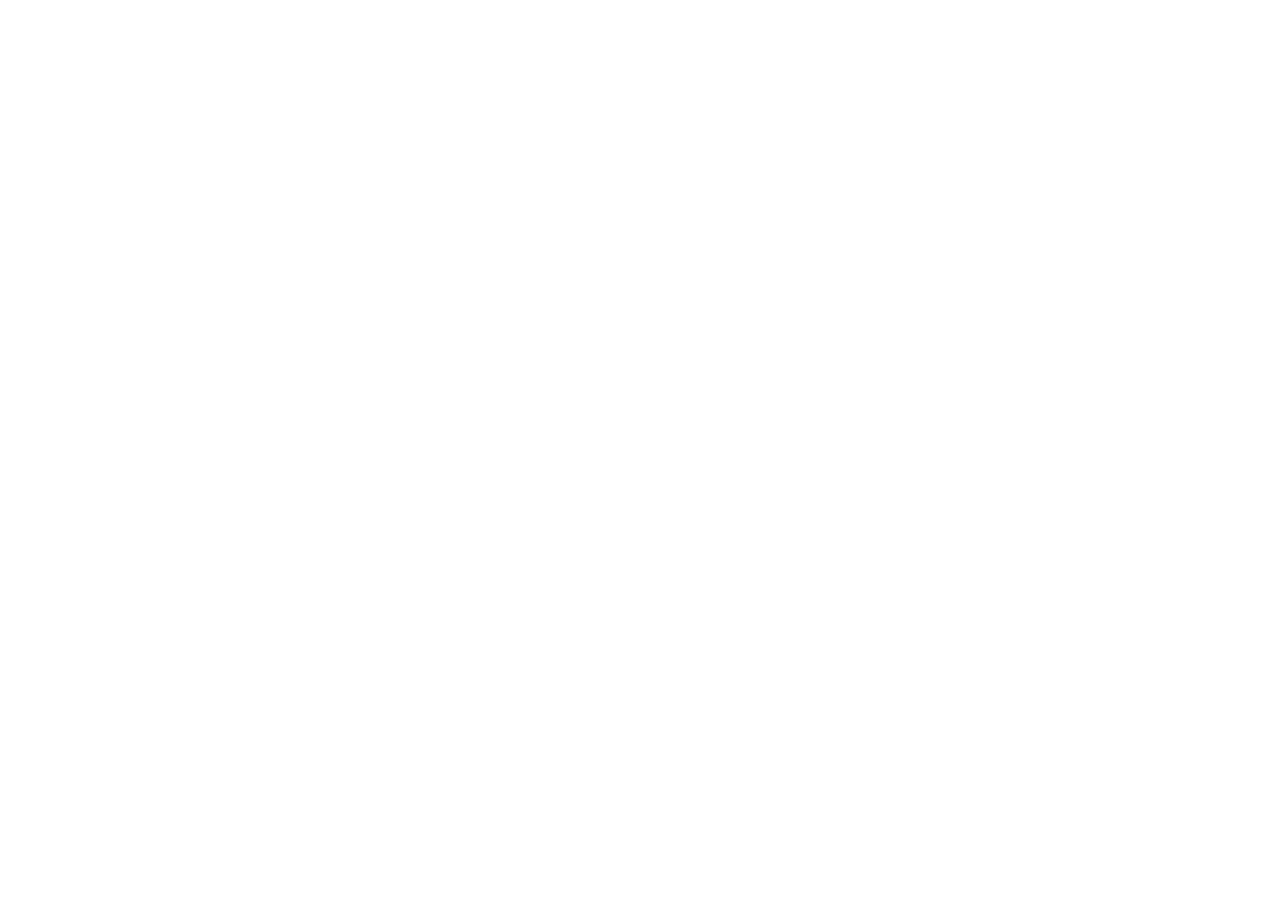
==== index.html @ 3c6f3853 "First commit" ====
<!DOCTYPE html>
<html lang="en">
    <head>
        <meta charset="UTF-8" />
        <meta http-equiv="X-UA-Compatible" content="IE=edge" />
        <meta name="viewport" content="width=device-width, initial-scale=1.0" />
        <title>Moviography</title>
    </head>
    <body></body>
</html>
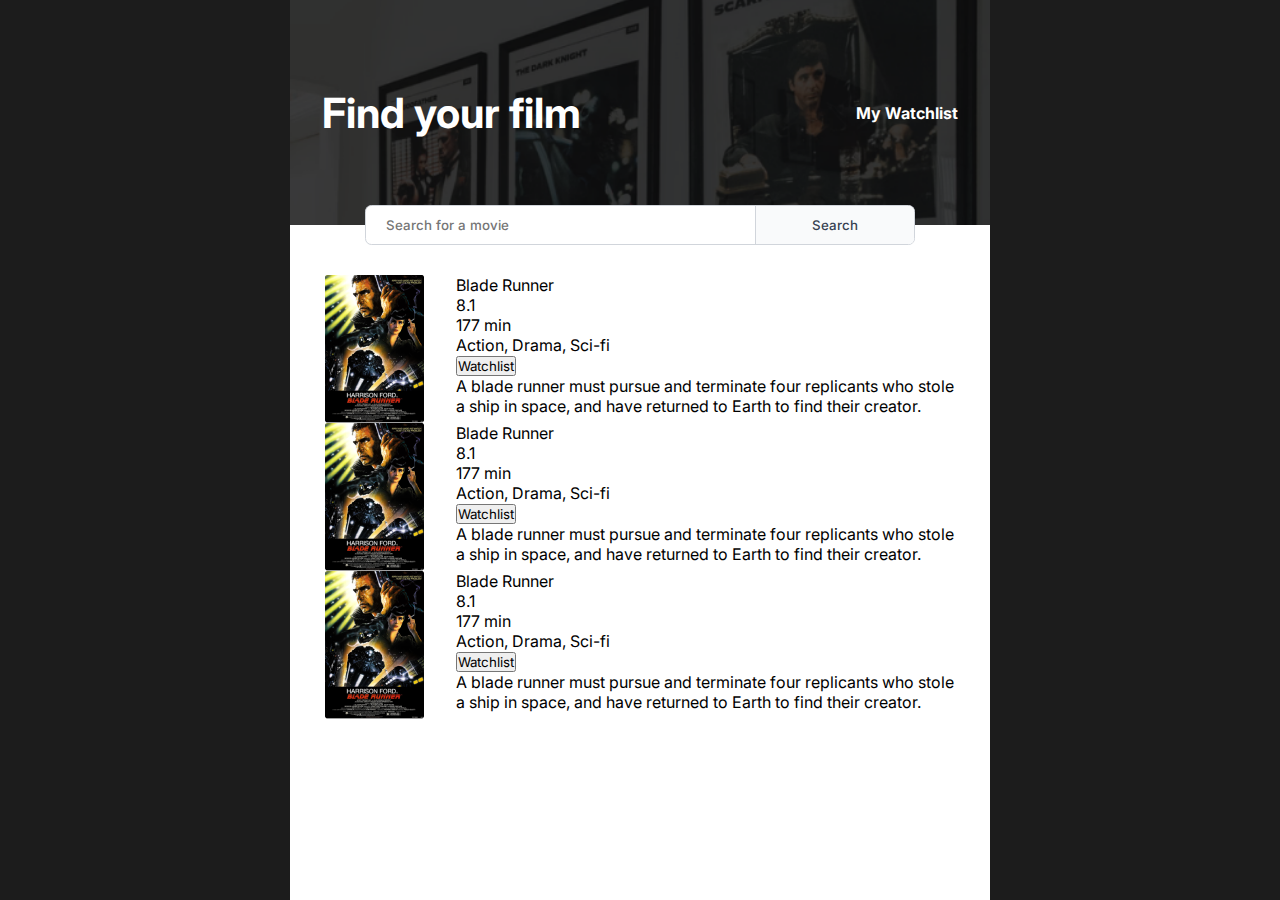
==== commit b9a48752: "add basic styles" ====
--- a/index.html
+++ b/index.html
@@ -4,7 +4,132 @@
         <meta charset="UTF-8" />
         <meta http-equiv="X-UA-Compatible" content="IE=edge" />
         <meta name="viewport" content="width=device-width, initial-scale=1.0" />
+        <link
+            rel="stylesheet"
+            href="https://cdnjs.cloudflare.com/ajax/libs/font-awesome/6.2.1/css/all.min.css"
+            integrity="sha512-MV7K8+y+gLIBoVD59lQIYicR65iaqukzvf/nwasF0nqhPay5w/9lJmVM2hMDcnK1OnMGCdVK+iQrJ7lzPJQd1w=="
+            crossorigin="anonymous"
+            referrerpolicy="no-referrer"
+        />
+        <link rel="stylesheet" href="./styles/style.css" />
         <title>Moviography</title>
     </head>
-    <body></body>
+    <body>
+        <div class="hero">
+            <h1>Find your film</h1>
+            <a class="watchlist-link" href="./watchlist.html">My Watchlist</a>
+        </div>
+        <main>
+            <form action="#" class="search">
+                <i class="fa-solid fa-magnifying-glass"></i>
+                <input
+                    type="text"
+                    class="search-bar"
+                    id="search-bar"
+                    placeholder="Search for a movie"
+                    aria-placeholder="Search for a movie"
+                />
+                <button class="search-btn" id="search-btn">Search</button>
+            </form>
+            <div class="card">
+                <img
+                    class="card-img"
+                    src="./styles/image 33.png"
+                    alt="Blade Runner"
+                />
+                <div class="card-main">
+                    <!-- main top -->
+                    <div>
+                        <div class="title">Blade Runner</div>
+                        <div>
+                            <!-- icon -->
+                            <div class="rating" id="rating">8.1</div>
+                        </div>
+                    </div>
+                    <!-- main middle -->
+                    <div class="card-info">
+                        <div id="length">177 min</div>
+                        <div id="genre">Action, Drama, Sci-fi</div>
+                        <button id="watchlist">
+                            <!-- icon -->
+                            Watchlist
+                        </button>
+                    </div>
+                    <!-- main bottom -->
+                    <p class="plot" id="plot">
+                        A blade runner must pursue and terminate four replicants
+                        who stole a ship in space, and have returned to Earth to
+                        find their creator.
+                    </p>
+                </div>
+            </div>
+
+            <div class="card">
+                <img
+                    class="card-img"
+                    src="./styles/image 33.png"
+                    alt="Blade Runner"
+                />
+                <div class="card-main">
+                    <!-- main top -->
+                    <div>
+                        <div class="title">Blade Runner</div>
+                        <div>
+                            <!-- icon -->
+                            <div class="rating" id="rating">8.1</div>
+                        </div>
+                    </div>
+                    <!-- main middle -->
+                    <div class="card-info">
+                        <div id="length">177 min</div>
+                        <div id="genre">Action, Drama, Sci-fi</div>
+                        <button id="watchlist">
+                            <!-- icon -->
+                            Watchlist
+                        </button>
+                    </div>
+                    <!-- main bottom -->
+                    <p class="plot" id="plot">
+                        A blade runner must pursue and terminate four replicants
+                        who stole a ship in space, and have returned to Earth to
+                        find their creator.
+                    </p>
+                </div>
+            </div>
+
+            <div class="card">
+                <img
+                    class="card-img"
+                    src="./styles/image 33.png"
+                    alt="Blade Runner"
+                />
+                <div class="card-main">
+                    <!-- main top -->
+                    <div>
+                        <div class="title">Blade Runner</div>
+                        <div>
+                            <!-- icon -->
+                            <div class="rating" id="rating">8.1</div>
+                        </div>
+                    </div>
+                    <!-- main middle -->
+                    <div class="card-info">
+                        <div id="length">177 min</div>
+                        <div id="genre">Action, Drama, Sci-fi</div>
+                        <button id="watchlist">
+                            <!-- icon -->
+                            Watchlist
+                        </button>
+                    </div>
+                    <!-- main bottom -->
+                    <p class="plot" id="plot">
+                        A blade runner must pursue and terminate four replicants
+                        who stole a ship in space, and have returned to Earth to
+                        find their creator.
+                    </p>
+                </div>
+            </div>
+        </main>
+        <script src="./app.js"></script>
+    </body>
 </html>
--- a/styles/style.css
+++ b/styles/style.css
@@ -0,0 +1,101 @@
+@import url('https://fonts.googleapis.com/css2?family=Inter:wght@400;500;700;800&display=swap');
+
+* {
+    font-family: 'Inter', sans-serif;
+    padding: 0;
+    margin: 0;
+    box-sizing: border-box;
+}
+
+body {
+    background-color: #1c1c1c;
+    display: flex;
+    flex-direction: column;
+    align-items: center;
+}
+
+/* HERO */
+
+.hero {
+    color: #fff;
+    background-image: url("./image\ 36.png");
+    background-color: rgba(0, 0, 0, 0.5);
+    background-position: 0 25%;
+    background-size: cover;
+    width: 100%;
+    height: 25vh;
+    max-width: 700px;
+    display: flex;
+    justify-content: space-between;
+    align-items: center;
+    padding: 4em 2em;
+}
+
+h1 {
+    font-size: 2.6rem;
+}
+
+.watchlist-link {
+    color: #fff;
+    text-decoration: none;
+    font-weight: 700;
+} 
+
+/* SEARCH BAR */
+
+.search {
+    align-self: center;
+    background-color: #fff;
+    width: 80%;
+    height: 40px;
+    max-width: 550px;
+    border: 1px solid #D1D5DB;
+    border-radius: .4em;
+    display: flex;
+    justify-content: space-between;
+    overflow: hidden;
+    margin: -20px 0 30px 0;
+}
+
+.search-bar {
+    color: #6B7280;
+    font-weight: 500;
+    border: none;
+    border-right: 1px solid #D1D5DB;
+    width: 70%;
+}
+
+.search-btn {
+    color: #374151;
+    font-weight: 500;
+    border: 0;
+    background-color: #f9fafb;
+    width: 30%;
+    cursor: pointer;
+}
+
+.fa-magnifying-glass {
+    color: #9CA3AF;
+    margin: 10px;
+}
+
+
+/* FILMS */
+main {
+    background-color: #fff;
+    max-width: 700px;
+    min-height: 75vh;
+    display: flex;
+    flex-direction: column;
+    align-items: center;
+}
+
+.card {
+    width: 90%;
+    display: flex;
+    gap: 2em;
+}
+
+.card-img {
+    object-fit: scale-down;
+}
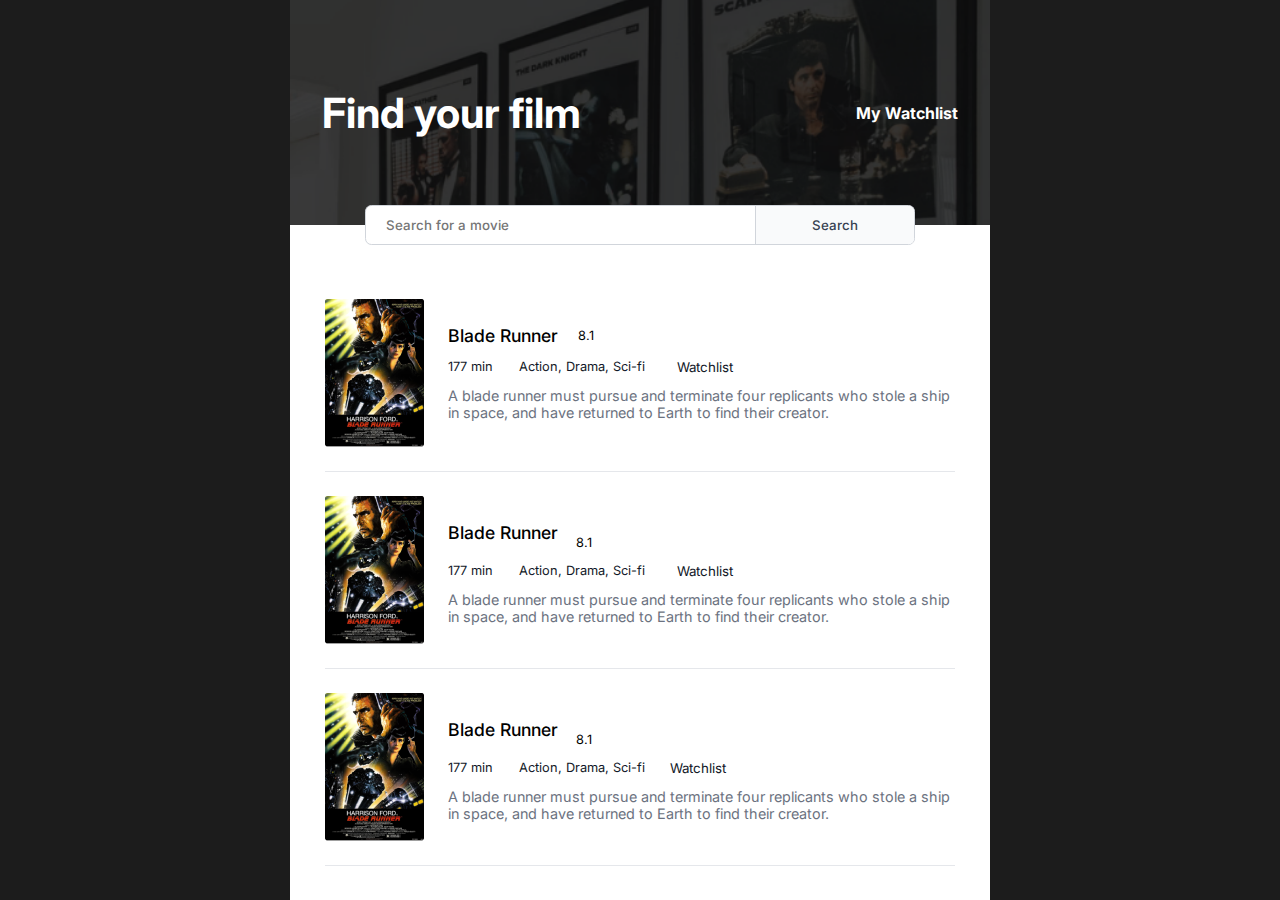
==== commit 0aea12ed: "add watchlist styling" ====
--- a/index.html
+++ b/index.html
@@ -39,10 +39,10 @@
                 />
                 <div class="card-main">
                     <!-- main top -->
-                    <div>
+                    <div class="text-top">
                         <div class="title">Blade Runner</div>
-                        <div>
-                            <!-- icon -->
+                        <div class="text-top">
+                            <i class="fa-solid fa-star"></i>
                             <div class="rating" id="rating">8.1</div>
                         </div>
                     </div>
@@ -50,8 +50,8 @@
                     <div class="card-info">
                         <div id="length">177 min</div>
                         <div id="genre">Action, Drama, Sci-fi</div>
-                        <button id="watchlist">
-                            <!-- icon -->
+                        <button class="watchlist-toggle">
+                            <i class="fa-solid fa-circle-plus"></i>
                             Watchlist
                         </button>
                     </div>
@@ -72,10 +72,10 @@
                 />
                 <div class="card-main">
                     <!-- main top -->
-                    <div>
+                    <div class="text-top">
                         <div class="title">Blade Runner</div>
                         <div>
-                            <!-- icon -->
+                            <i class="fa-solid fa-star"></i>
                             <div class="rating" id="rating">8.1</div>
                         </div>
                     </div>
@@ -83,8 +83,8 @@
                     <div class="card-info">
                         <div id="length">177 min</div>
                         <div id="genre">Action, Drama, Sci-fi</div>
-                        <button id="watchlist">
-                            <!-- icon -->
+                        <button class="watchlist-toggle">
+                            <i class="fa-solid fa-circle-plus"></i>
                             Watchlist
                         </button>
                     </div>
@@ -103,12 +103,12 @@
                     src="./styles/image 33.png"
                     alt="Blade Runner"
                 />
-                <div class="card-main">
+                <div class="card-text">
                     <!-- main top -->
-                    <div>
+                    <div class="text-top">
                         <div class="title">Blade Runner</div>
                         <div>
-                            <!-- icon -->
+                            <i class="fa-solid fa-star"></i>
                             <div class="rating" id="rating">8.1</div>
                         </div>
                     </div>
@@ -116,7 +116,7 @@
                     <div class="card-info">
                         <div id="length">177 min</div>
                         <div id="genre">Action, Drama, Sci-fi</div>
-                        <button id="watchlist">
+                        <button class="watchlist-toggle">
                             <!-- icon -->
                             Watchlist
                         </button>
--- a/styles/style.css
+++ b/styles/style.css
@@ -9,8 +9,25 @@
 
 body {
     background-color: #1c1c1c;
+    flex-direction: column;
+}
+
+main {
+    background-color: #fff;
+    max-width: 700px;
+    min-height: 75vh; 
+    flex-direction: column;
+}
+
+body,
+main,
+.hero,
+.search,
+.card,
+.text-top,
+.card-info,
+.watchlist-toggle {
     display: flex;
-    flex-direction: column;
     align-items: center;
 }
 
@@ -25,9 +42,7 @@
     width: 100%;
     height: 25vh;
     max-width: 700px;
-    display: flex;
     justify-content: space-between;
-    align-items: center;
     padding: 4em 2em;
 }
 
@@ -41,6 +56,13 @@
     font-weight: 700;
 } 
 
+.watchlist-link:hover,
+.watchlist-link:focus,
+.watchlist-link:active {
+    color: #FEC654;
+    outline: none;
+}
+
 /* SEARCH BAR */
 
 .search {
@@ -51,7 +73,6 @@
     max-width: 550px;
     border: 1px solid #D1D5DB;
     border-radius: .4em;
-    display: flex;
     justify-content: space-between;
     overflow: hidden;
     margin: -20px 0 30px 0;
@@ -63,6 +84,7 @@
     border: none;
     border-right: 1px solid #D1D5DB;
     width: 70%;
+    height: 100%;
 }
 
 .search-btn {
@@ -71,7 +93,18 @@
     border: 0;
     background-color: #f9fafb;
     width: 30%;
+    height: 100%;
     cursor: pointer;
+}
+
+.search-btn:hover,
+.search-btn:focus    {
+    background-color: #D1D5DB;
+}
+
+.search-btn:focus,
+.search-bar:focus {
+    outline: none;
 }
 
 .fa-magnifying-glass {
@@ -81,21 +114,72 @@
 
 
 /* FILMS */
-main {
-    background-color: #fff;
-    max-width: 700px;
-    min-height: 75vh;
-    display: flex;
-    flex-direction: column;
-    align-items: center;
-}
 
 .card {
     width: 90%;
     display: flex;
+    gap: 1.5em;
+    border-bottom: 1.5px solid #E5E7EB;
+    padding: 1.5em 0;
+}
+
+.card-img {
+    width: 100px;
+}
+
+.fa-star {
+    color: #FEC654;
+    font-size: .6rem;
+    margin-right: .3em;
+}
+
+.rating {
+    font-size: .8rem;
+}
+
+.title {
+    font-size: 1.1rem;
+    font-weight: 500;
+    margin-right: 1em;
+}
+
+.card-info {
+    font-size: .8rem;
+    color: #111827;
     gap: 2em;
 }
 
-.card-img {
-    object-fit: scale-down;
+.watchlist-toggle {
+    color: #111827;
+    border: none;
+    background-color: transparent;
+    gap: .5em;
+    cursor: pointer;
 }
+
+.watchlist-toggle:hover > .fa-circle-plus,
+.watchlist-toggle:active > .fa-circle-plus {
+    color: rgba(0, 88, 0, 0.76);
+}
+
+.watchlist-toggle:hover,
+.watchlist-toggle:active {
+    font-weight: 500;
+}
+
+.fa-circle-plus {
+    font-size: 1.1rem;
+    
+}
+
+.card-info {
+    margin: 1em 0;
+}
+
+.plot {
+    color: #6B7280;
+    font-size: .9rem;
+}
+
+
+
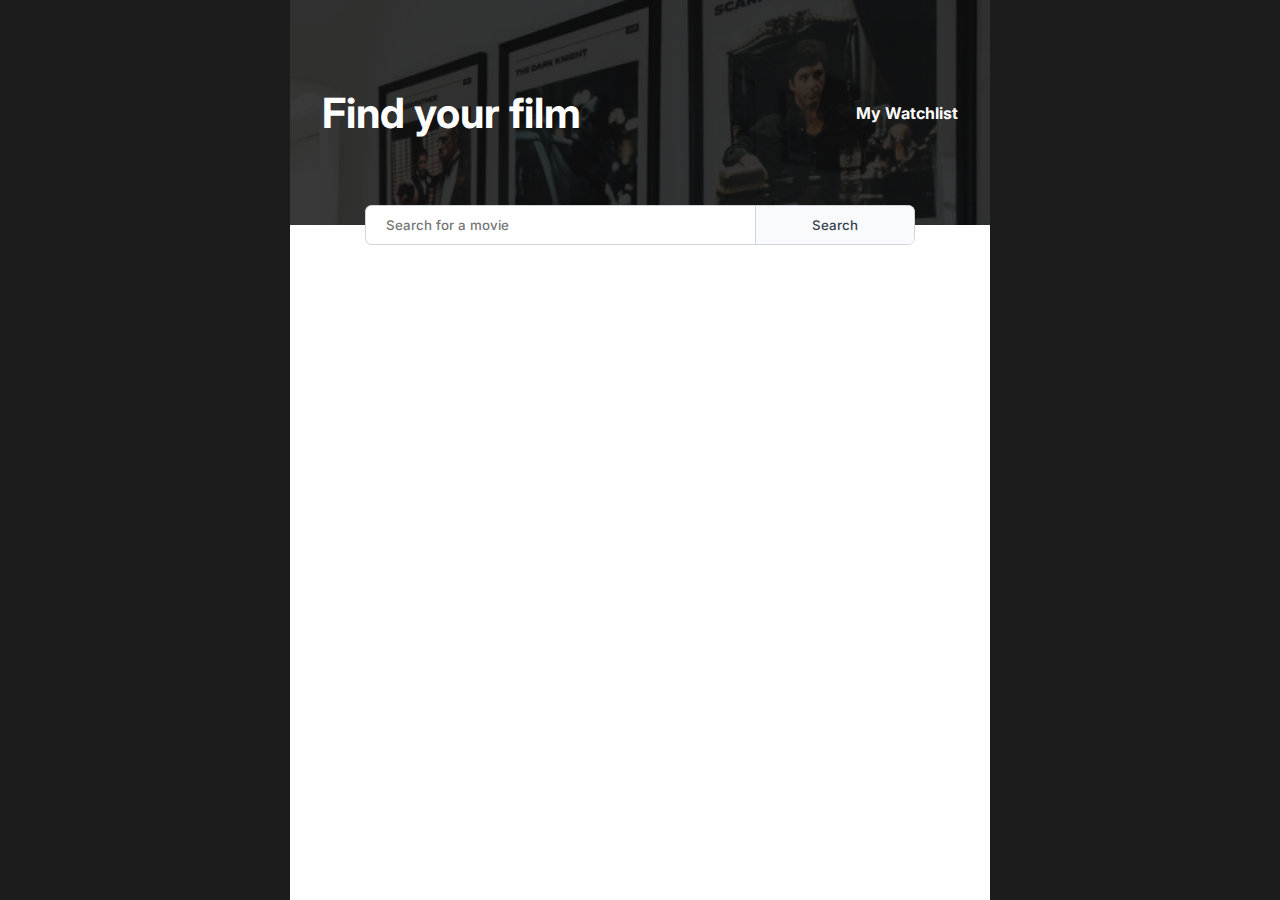
==== commit 0ff29c10: "add search films functionality" ====
--- a/index.html
+++ b/index.html
@@ -31,104 +31,7 @@
                 />
                 <button class="search-btn" id="search-btn">Search</button>
             </form>
-            <div class="card">
-                <img
-                    class="card-img"
-                    src="./styles/image 33.png"
-                    alt="Blade Runner"
-                />
-                <div class="card-main">
-                    <!-- main top -->
-                    <div class="text-top">
-                        <div class="title">Blade Runner</div>
-                        <div class="text-top">
-                            <i class="fa-solid fa-star"></i>
-                            <div class="rating" id="rating">8.1</div>
-                        </div>
-                    </div>
-                    <!-- main middle -->
-                    <div class="card-info">
-                        <div id="length">177 min</div>
-                        <div id="genre">Action, Drama, Sci-fi</div>
-                        <button class="watchlist-toggle">
-                            <i class="fa-solid fa-circle-plus"></i>
-                            Watchlist
-                        </button>
-                    </div>
-                    <!-- main bottom -->
-                    <p class="plot" id="plot">
-                        A blade runner must pursue and terminate four replicants
-                        who stole a ship in space, and have returned to Earth to
-                        find their creator.
-                    </p>
-                </div>
-            </div>
-
-            <div class="card">
-                <img
-                    class="card-img"
-                    src="./styles/image 33.png"
-                    alt="Blade Runner"
-                />
-                <div class="card-main">
-                    <!-- main top -->
-                    <div class="text-top">
-                        <div class="title">Blade Runner</div>
-                        <div>
-                            <i class="fa-solid fa-star"></i>
-                            <div class="rating" id="rating">8.1</div>
-                        </div>
-                    </div>
-                    <!-- main middle -->
-                    <div class="card-info">
-                        <div id="length">177 min</div>
-                        <div id="genre">Action, Drama, Sci-fi</div>
-                        <button class="watchlist-toggle">
-                            <i class="fa-solid fa-circle-plus"></i>
-                            Watchlist
-                        </button>
-                    </div>
-                    <!-- main bottom -->
-                    <p class="plot" id="plot">
-                        A blade runner must pursue and terminate four replicants
-                        who stole a ship in space, and have returned to Earth to
-                        find their creator.
-                    </p>
-                </div>
-            </div>
-
-            <div class="card">
-                <img
-                    class="card-img"
-                    src="./styles/image 33.png"
-                    alt="Blade Runner"
-                />
-                <div class="card-text">
-                    <!-- main top -->
-                    <div class="text-top">
-                        <div class="title">Blade Runner</div>
-                        <div>
-                            <i class="fa-solid fa-star"></i>
-                            <div class="rating" id="rating">8.1</div>
-                        </div>
-                    </div>
-                    <!-- main middle -->
-                    <div class="card-info">
-                        <div id="length">177 min</div>
-                        <div id="genre">Action, Drama, Sci-fi</div>
-                        <button class="watchlist-toggle">
-                            <!-- icon -->
-                            Watchlist
-                        </button>
-                    </div>
-                    <!-- main bottom -->
-                    <p class="plot" id="plot">
-                        A blade runner must pursue and terminate four replicants
-                        who stole a ship in space, and have returned to Earth to
-                        find their creator.
-                    </p>
-                </div>
-            </div>
+            <div class="card-container" id="card-container"></div>
         </main>
         <script src="./app.js"></script>
     </body>
--- a/styles/style.css
+++ b/styles/style.css
@@ -14,6 +14,7 @@
 
 main {
     background-color: #fff;
+    width: 100%;
     max-width: 700px;
     min-height: 75vh; 
     flex-direction: column;
@@ -115,9 +116,11 @@
 
 /* FILMS */
 
+.card-container {
+    width: 90%;
+}
+
 .card {
-    width: 90%;
-    display: flex;
     gap: 1.5em;
     border-bottom: 1.5px solid #E5E7EB;
     padding: 1.5em 0;
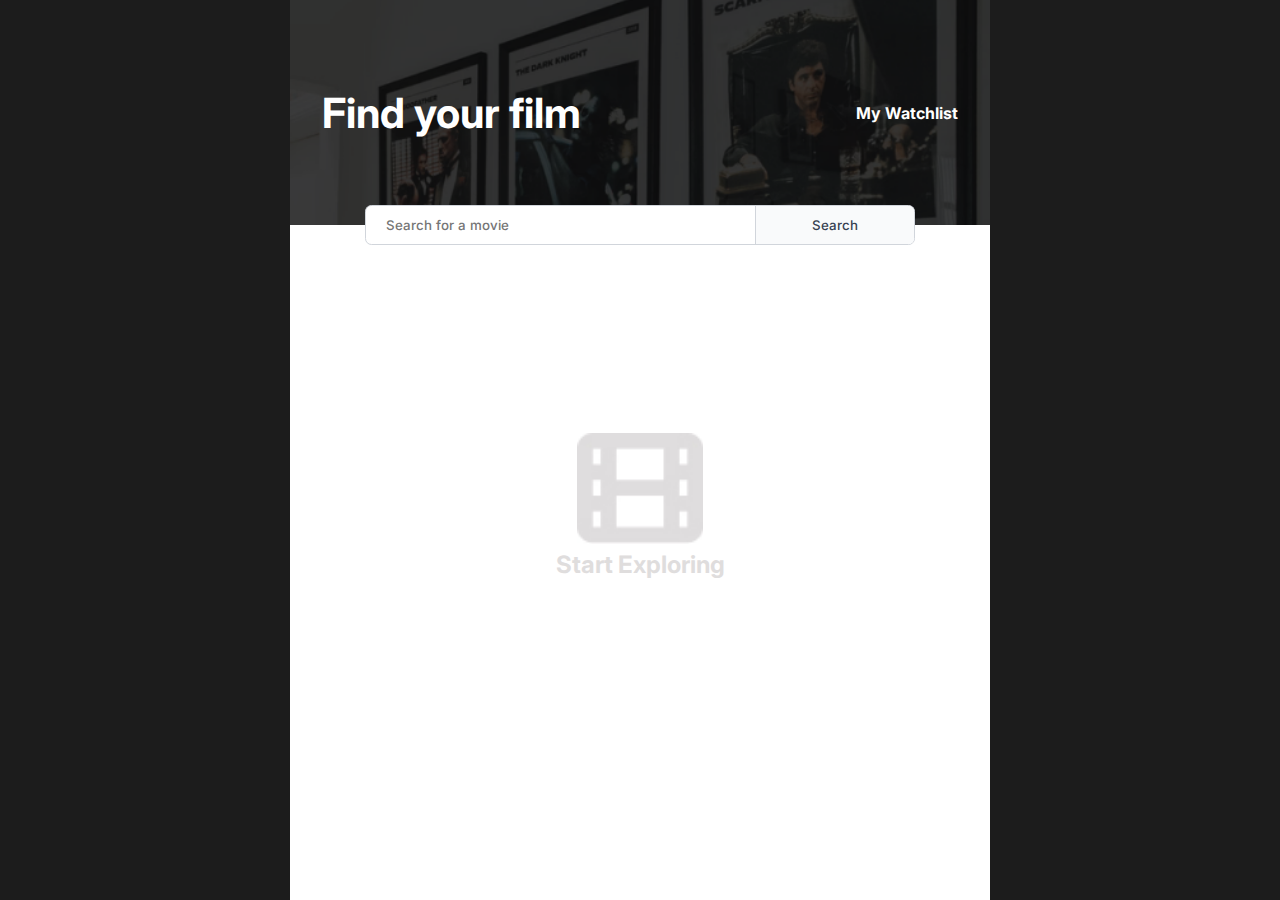
==== commit 2f918923: "add card placeholder" ====
--- a/index.html
+++ b/index.html
@@ -31,7 +31,18 @@
                 />
                 <button class="search-btn" id="search-btn">Search</button>
             </form>
-            <div class="card-container" id="card-container"></div>
+            <div class="card-container" id="card-container">
+                <div class="cards-placeholder">
+                    <img
+                        src="./styles/Icon.jpg"
+                        alt="#"
+                        id="cards-placeholder-icon"
+                    />
+                    <p class="cards-placeholder-text">Start Exploring</p>
+                </div>
+
+                <!-- RENDER FILMS HERE -->
+            </div>
         </main>
         <script src="./app.js"></script>
     </body>
--- a/styles/style.css
+++ b/styles/style.css
@@ -99,11 +99,10 @@
 }
 
 .search-btn:hover,
-.search-btn:focus    {
+.search-btn:active    {
     background-color: #D1D5DB;
 }
 
-.search-btn:focus,
 .search-bar:focus {
     outline: none;
 }
@@ -118,6 +117,19 @@
 
 .card-container {
     width: 90%;
+}
+
+.cards-placeholder {
+    color: #DFDDDD;
+    font-weight: 700;
+    font-size: 1.5rem;
+    width: 100%;
+    margin: 25% auto;
+    text-align: center;
+}
+
+#cards-placeholder-icon {
+    width: 20%
 }
 
 .card {
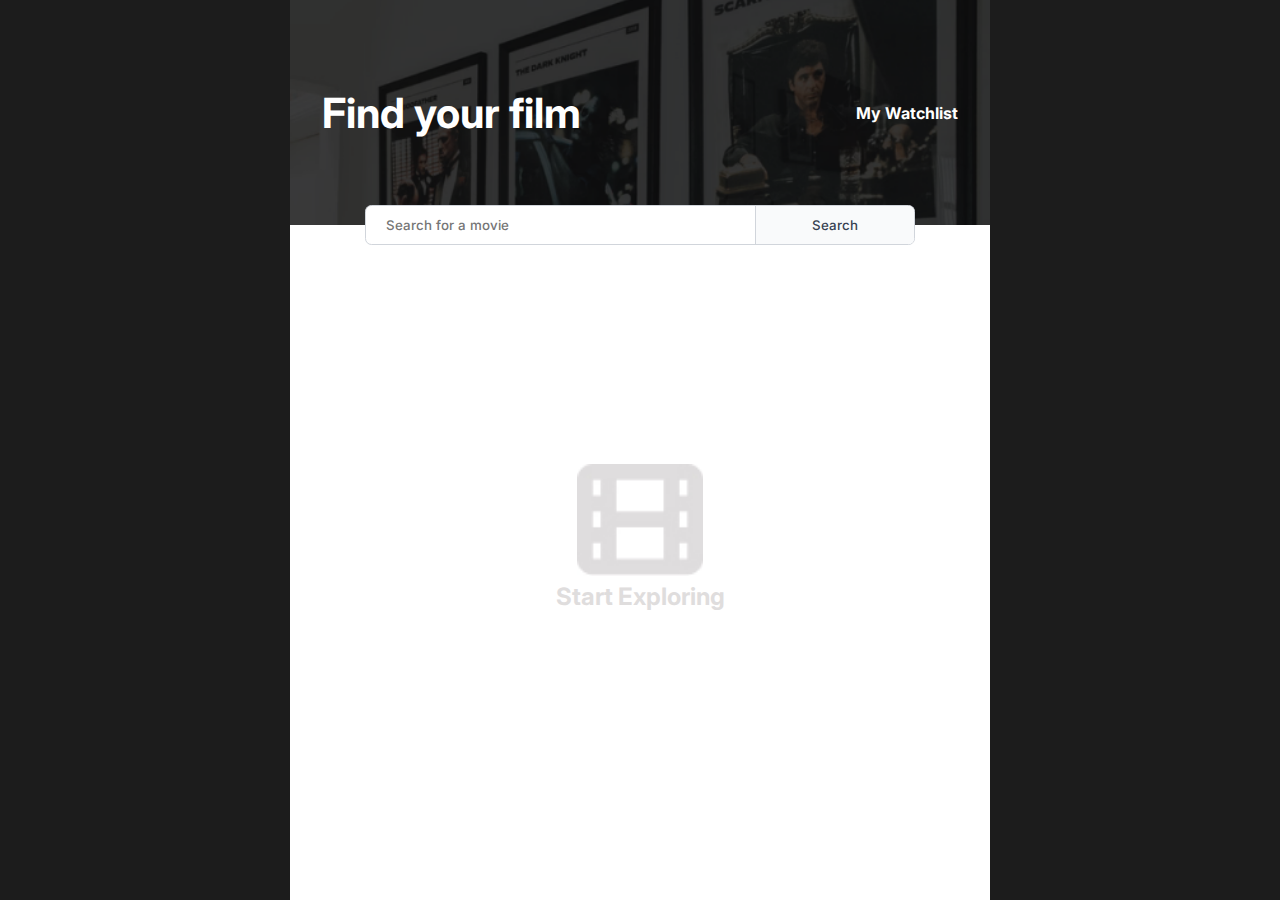
==== commit 7b347a8e: "add watchlistarray" ====
--- a/index.html
+++ b/index.html
@@ -17,7 +17,9 @@
     <body>
         <div class="hero">
             <h1>Find your film</h1>
-            <a class="watchlist-link" href="./watchlist.html">My Watchlist</a>
+            <a class="watchlist-link" href="./watchlist.html" id="my-watchlist"
+                >My Watchlist</a
+            >
         </div>
         <main>
             <form action="#" class="search">
@@ -44,6 +46,6 @@
                 <!-- RENDER FILMS HERE -->
             </div>
         </main>
-        <script src="./app.js"></script>
+        <script src="./app.js" type="module"></script>
     </body>
 </html>
--- a/styles/style.css
+++ b/styles/style.css
@@ -30,6 +30,10 @@
 .watchlist-toggle {
     display: flex;
     align-items: center;
+}
+
+.hidden {
+    display: none;
 }
 
 /* HERO */
@@ -113,7 +117,7 @@
 }
 
 
-/* FILMS */
+/* FILM RENDER AREA */
 
 .card-container {
     width: 90%;
@@ -124,7 +128,7 @@
     font-weight: 700;
     font-size: 1.5rem;
     width: 100%;
-    margin: 25% auto;
+    margin: 30% auto;
     text-align: center;
 }
 
@@ -132,6 +136,20 @@
     width: 20%
 }
 
+.add-movies-link {
+    color: #363636;
+    font-size: 1rem;
+    text-decoration: none;
+    display: block;
+    margin-top: 1.5em;
+}
+
+.add-movies-link:hover {
+    color: #005800c2;
+}
+
+
+/* FILMS */
 .card {
     gap: 1.5em;
     border-bottom: 1.5px solid #E5E7EB;
@@ -142,6 +160,10 @@
     width: 100px;
 }
 
+.card-main {
+    width: 100%;
+}
+
 .fa-star {
     color: #FEC654;
     font-size: .6rem;
@@ -162,6 +184,7 @@
     font-size: .8rem;
     color: #111827;
     gap: 2em;
+    margin: 1em 0;
 }
 
 .watchlist-toggle {
@@ -174,7 +197,7 @@
 
 .watchlist-toggle:hover > .fa-circle-plus,
 .watchlist-toggle:active > .fa-circle-plus {
-    color: rgba(0, 88, 0, 0.76);
+    color: #005800c2;
 }
 
 .watchlist-toggle:hover,
@@ -182,19 +205,34 @@
     font-weight: 500;
 }
 
-.fa-circle-plus {
-    font-size: 1.1rem;
-    
-}
-
-.card-info {
-    margin: 1em 0;
+.fa-circle-plus,
+.fa-circle-minus {
+    font-size: 1.1rem;   
+}
+
+.fa-circle-plus,
+.fa-circle-minus,
+.watchlist-text {
+    pointer-events: none;
 }
 
 .plot {
     color: #6B7280;
     font-size: .9rem;
-}
-
-
-
+    line-height: 1.2rem;
+}
+
+.read-more {
+    color: #272727;
+    font-size: .8rem;
+    text-decoration: none;
+}
+
+.read-more:hover {
+    text-decoration: underline;
+}
+
+
+/* WATCHLIST */
+
+
